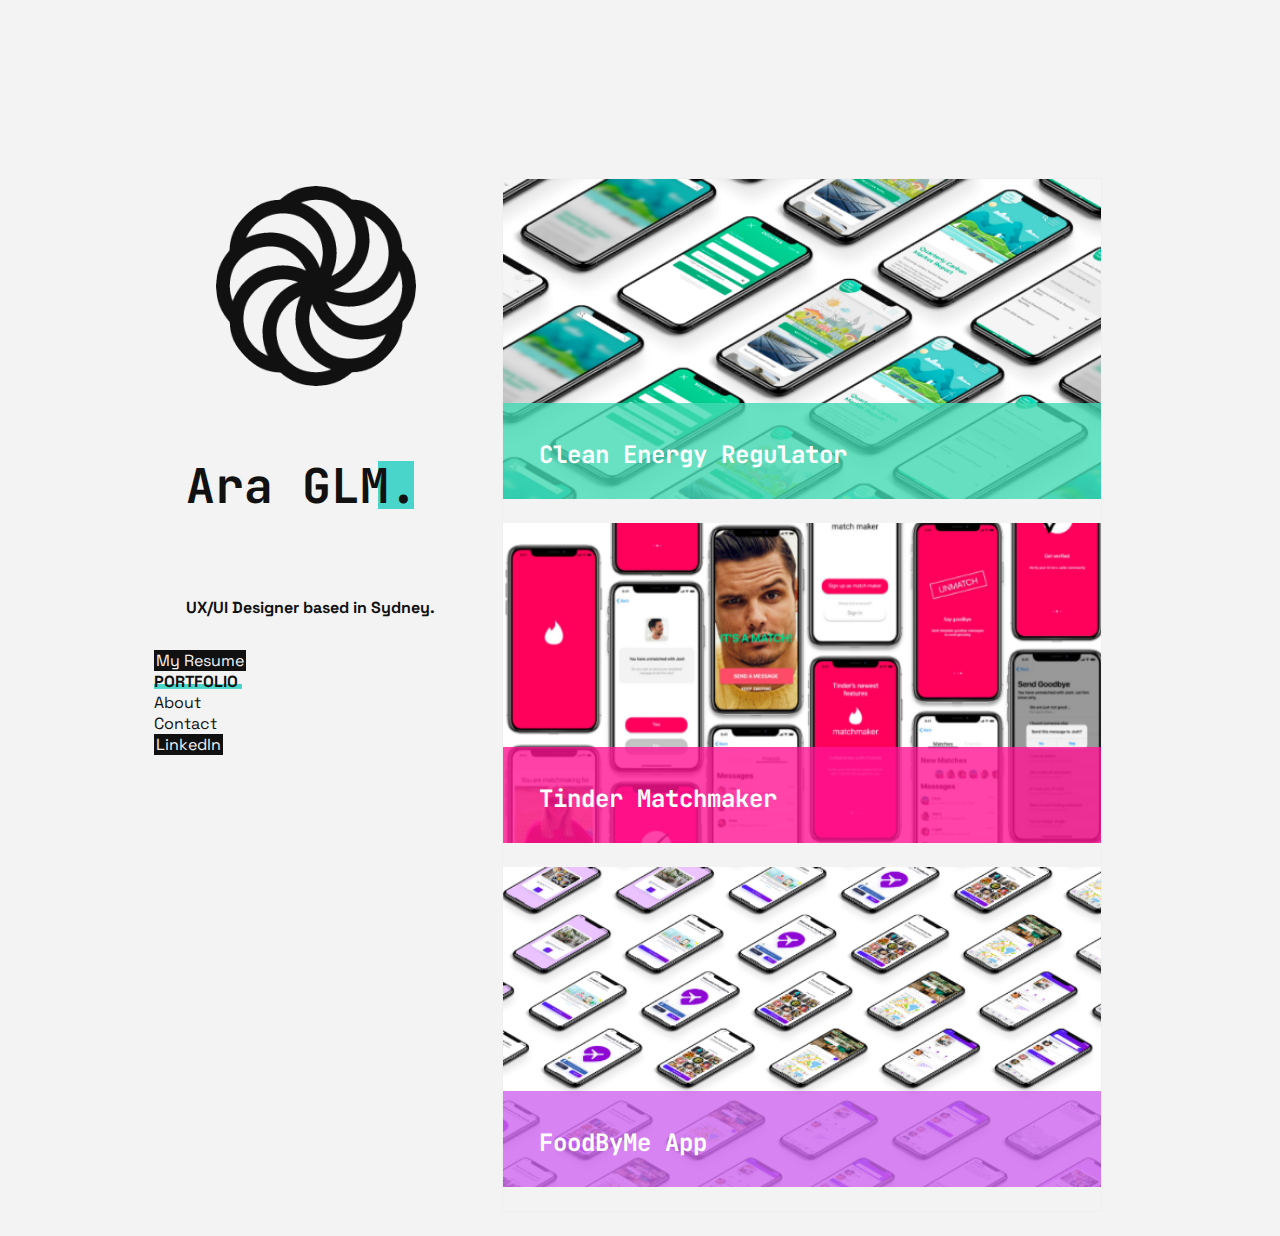
==== index.html @ b7a3637e "update" ====
<!DOCTYPE html>
<html lang="en">

<head>
    <meta charset="UTF-8">
    <meta name="viewport" content="width=device-width, initial-scale=1.0">
    <title>User Experience Design Portfolio of Ara Giulambarian</title>
    <link rel="preconnect" href="https://fonts.gstatic.com"> 
    <link href="https://fonts.googleapis.com/css2?family=JetBrains+Mono&display=swap" rel="stylesheet">
    <link rel="preconnect" href="https://fonts.gstatic.com"> 
    <link href="https://fonts.googleapis.com/css2?family=Space+Grotesk&display=swap" rel="stylesheet">
    <link rel="stylesheet" href="CSS/style.css">
    <link rel="stylesheet" href="CSS/animate.min.css">
    <link rel="stylesheet" href="CSS/animate.compat.css">
    <link rel="stylesheet" href="CSS/animate.css">
</head>

<body>

    <header>

    </header>
    
    <main class="grid ln">
        <aside class="ln">
            <div class="logo ln">
                <div class="wow fadeInDown">
                    <a href="index.html">
                <img class="logo-placeholder" src="images/logo.png" alt=logo>
                    </a>
                </div>
            </div>
            <div class="title ln">
                <h1>Ara GLM.</h1><div class="box"></div>
                <h6>UX/UI Designer based in Sydney.</h6> 
            </div>
            <nav class="ln">
                <a href="CV/Ara_Resume_UXUI.pdf" target="_blank">
                    <button class="button1">My Resume</button>
                </a>
                <a href="index.html">
                    <li class="highlight1">Portfolio</li>
                </a>
                <a href="about.html">
                    <li>About</li>
                </a>
                <a href="contact.html">
                    <li>Contact</li>
                </a>
                <a href=http://linkedin.com/in/aragiulambarian target="_blank">
                    <button class="button1">LinkedIn</button>
                </a>
            </nav>
        </aside>
        <div class="tiles ln">
            <div class="wow fadeInRight" data-wow-duration="0.5s">
                <a href="cer.html">
            <div class="tile ln">
                <div class="tile-banner1">
                    <h3>Clean Energy Regulator</h3>
                </div>
            </div>
        </a>
            </div>
            <div class="wow fadeInRight" data-wow-duration="0.5s">
                <a href="tm.html">
            <div class="tile2 ln">
                <div class="tile-banner2">
                    <h3>Tinder Matchmaker</h3>
                </div>
            </div>
            </a>
            </div>
            <div class="wow fadeInRight" data-wow-duration="0.5s">
                <a href="fbm.html">
            <div class="tile3 ln">
                <div class="tile-banner3">
                    <h3>FoodByMe App</h3>
                </div>
            </div>
            </a>
            </div>

        </div>
    </main>

<script src="https://cdnjs.cloudflare.com/ajax/libs/wow/1.1.2/wow.min.js" integrity="sha512-Eak/29OTpb36LLo2r47IpVzPBLXnAMPAVypbSZiZ4Qkf8p/7S/XRG5xp7OKWPPYfJT6metI+IORkR5G8F900+g==" crossorigin="anonymous"></script>
<script src="https://code.jquery.com/jquery-3.5.1.min.js"   integrity="sha256-9/aliU8dGd2tb6OSsuzixeV4y/faTqgFtohetphbbj0="   crossorigin="anonymous"></script>
<script src="JS/wow.min.js"></script>
<script src="JS/index.js"></script>
<script src="JS/wow.js"></script>

<script>
new WOW().init();
</script>
</body>

</html>
---- CSS/style.css ----
* {
    margin: 0;
    padding: 0;
    box-sizing: border-box;
    scroll-behavior: smooth;
}

h1 {
    color: #111111;
    font-size: 48px;
    font-family: 'JetBrains Mono', monospace;
    font-weight: medium;
    padding: 16px;
    white-space: nowrap;
    }
    
    p {
        color: #111111;
        font-family: 'Space Grotesk', sans-serif;
        font-size: 16px;
        margin: 0;
        letter-spacing: 0.1em;
        line-height: 1.6;
        margin-bottom: 16px;
        display: inline-block;
        }
    
    h4 {color: #f3f3f3;
        font-size: 24px;
        font-family: 'JetBrains Mono', monospace;
        font-weight:bold;
        padding: 4px;
        white-space: nowrap;
        background-blend-mode: multiply;
        }

    h3 {
        font-size: 24px;
        font-family: 'JetBrains Mono', monospace;
        font-weight:bold;
        padding: 4px;
        white-space: nowrap;
        background-blend-mode: multiply;
        position: relative;
        
    }
    
    h5 {color: #f3f3f3;
        font-family: 'Space Grotesk', sans-serif;
        font-size: 16px;
        padding: 4px;
        font-weight:normal;
        }
    
    h6 {color: #111111;
        font-family: 'Space Grotesk', sans-serif;
        font-size: 16px;
        margin: 0;
        padding: 16px;
        }
label {
    color: #111111;
    font-size: 16px;
    font-family: 'JetBrains Mono', monospace;
    font-weight: normal;
    white-space: nowrap;
    }



html,
body {
    width: 100%;
    height: 100%;
}

body {
    padding: 12%;
    background-color: #F3F3F3;
}

.grid {
    display: grid;
    grid-template-columns: repeat(12, 1fr);
}

aside {
    grid-column: span 4;
}

ul,
ol,
li {
    list-style: none;
}

.logo {
    width: 100%;
    display: flex;
    justify-content: center;
    align-items: center;
}

.logo-placeholder {
    border-radius: 50%;
    width: 200px;
    height: 200px;
    margin: 2rem;
}

.title {
    width: 100%;
    padding: 1rem;
}

.tiles {
    grid-column: 5 / 13;
    margin: 1.5rem;
    border: 1px solid #efefef;
}
.tiles-text {
    grid-column: 5 / 13;
    margin: 1.5rem;
    border: 1px solid #efefef;
}

@media only screen and (max-width: 720px) {
    .grid {
        grid-template-columns: repeat(4, 1fr);
    }
    .aside,
    .tiles {
        grid-column: span 4;
        margin: 0;
    }
    .tile-casestudy {
        max-width: 50%;
    }
}

.tile {
    width: 100%;
    height: 320px;
    margin-bottom: 1.5rem;
    display: flex;
    align-items: flex-end;
    background: url("../images/cs1.png") no-repeat center;
    background-size: 100% auto;
    position: relative;
}
.tile2 {
    width: 100%;
    height: 320px;
    margin-bottom: 1.5rem;
    display: flex;
    align-items: flex-end;
    background: url("../images/cs2.png") no-repeat center;
    background-size: 100% auto;
}
.tile3 {
    width: 100%;
    height: 320px;
    margin-bottom: 1.5rem;
    display: flex;
    align-items: flex-end;
    background: url("../images/cs3.png") no-repeat center;
    background-size: 100% auto;
}

.box {
    background-color: #4AD5CA;
    width: 36px;
    height: 48px;
    position: relative;
    z-index: -2;
    left: 208px;
    bottom: 72px;
}

.tile-banner1 {
    width: 100%;
    height: 6rem;
    padding: 2rem;
    color: white;
    background-color: rgba(65, 217, 177, 0.8);
}
.tile-banner2 {
    width: 100%;
    height: 6rem;
    padding: 2rem;
    color: white;
    background-color:rgba(255, 20, 147, 0.8);
}
.tile-banner3 {
    width: 100%;
    height: 6rem;
    padding: 2rem;
    color: white;
    background-color:rgba(205, 100, 237, 0.8);
}
.tile-img {
    display: flex;
    max-height:500px;
    max-width: 500px;
    padding: 24px;
    justify-content: center;
    margin: 0 auto !important;
}
.tile-title {
    display: flex;
    padding: 24px;
}
.tile-casestudy {
    display: flex;
    justify-content: center;
    max-width:553px;
}

.button1 {
    background-color: #111111;
    color: #f3f3f3;
    border: none;
    cursor: pointer;
    text-align: center;
    font-family: 'Space Grotesk', sans-serif;
    font-size: 16px;
    padding-left:2px;
    padding-right:2px;
    }

.button2 {
    background-color: #111111;
    color: #f3f3f3;
    border: none;
    cursor: pointer;
    text-align: center;
    font-family: 'Space Grotesk', sans-serif;
    font-size: 16px;
    padding-left:2px;
    padding-right:2px;
    }

li {
    font-family: 'Space Grotesk', sans-serif;
    font-size: 16px;
    color: #111111;
    border: none;
    cursor: pointer;
    text-align: left;
}

a:link {
    color:#111111;
    background-color: transparent;
    text-decoration: none;
    }

    a:visited {
    color:#111111;
    background-color: transparent;
    text-decoration: none;
    }

    a:hover {
    color: #111111;
    text-decoration: none;
    background-color: transparent;
    }

    a:active {
    color: #111111;
    background-color: transparent;
    text-decoration: none;
    }

    .contact {
        grid-column: 5 / 13;
        width: 60%;
        margin: 0 auto;
        padding: 50px 0;
        z-index: 99;
        box-sizing: border-box;
        flex-direction: column;
    }
    .contact-info {
        grid-column: 5 / 13;
        display: flex;
        justify-content: center;
        margin: 50px 0;
    }
    .contact-info .textField {
        grid-column: 5 / 13;
        width: 100%; 
        height: 50px;
        border: 1px solid #111111;
        box-sizing: border-box;
        background-color: transparent;
        padding: 15px 15px;
        margin-bottom: 15px;
        font-family: 'JetBrains Mono', monospace;
        color: #111111; 
        font-size: 16px;
    }
    .contact-info .messageField {
        grid-column: 5 / 13;
        height: 200px;
    }
    .contact-info .submitButton {
        grid-column: 5 / 13;
        background-color: #111111;
        color: white;
        height: 48px;
        font-weight: medium;
        font-size: 16px;
        cursor: pointer;
        text-transform: uppercase;
    }

    .textField {
        resize: vertical;
    }

    #status {
        width: 100%;
        max-width: 500px;
        text-align: center;
        padding: 8px;
        color: #111111;
        font-family: 'JetBrains Mono', monospace;
        margin: 0 auto;
    }
    #status.success {
        background-color:#4AD5CA;
        animation: status 4s ease forwards;
    }
    #status.error {
        background-color:#d5664a;
        color: white;
        font-family: 'JetBrains Mono', monospace;
        animation: status 4s ease forwards;
    }


    @keyframes status {
        0%{
            opacity:1;
            pointer-events: all;
        }
        90%{
            opacity:1;
            pointer-events: all;
        }
        100%{
            opacity:0;
            pointer-events: none;
        }
    }

    #my-form {
        width: 80%;
    }

    .highlight1 {
        background: rgb(255,255,255);
        background: linear-gradient(180deg, rgba(255,255,255,0) 0%, rgba(255,255,255,0) 60%, rgba(74,213,202,1) 63%, rgba(74,213,202,1) 83%, rgba(255,255,255,0) 87%);
        width: 88px;
        text-transform: uppercase;
        font-weight: bold;
    }
    .highlight2 {
        background: rgb(255,255,255);
        background: linear-gradient(180deg, rgba(255,255,255,0) 0%, rgba(255,255,255,0) 60%, rgba(74,213,202,1) 63%, rgba(74,213,202,1) 83%, rgba(255,255,255,0) 87%);
        width: 54px;
        text-transform: uppercase;
        font-weight: bold;
    }
    .highlight3 {
        background: rgb(255,255,255);
        background: linear-gradient(180deg, rgba(255,255,255,0) 0%, rgba(255,255,255,0) 60%, rgba(74,213,202,1) 63%, rgba(74,213,202,1) 83%, rgba(255,255,255,0) 87%);
        width: 74px;
        text-transform: uppercase;
        font-weight: bold;
    }
    .highlight4 {
        background: rgb(255,255,255);
        background: linear-gradient(180deg, rgba(255,255,255,0) 0%, rgba(255,255,255,0) 60%, rgba(74,213,202,1) 63%, rgba(74,213,202,1) 83%, rgba(255,255,255,0) 87%);
    }
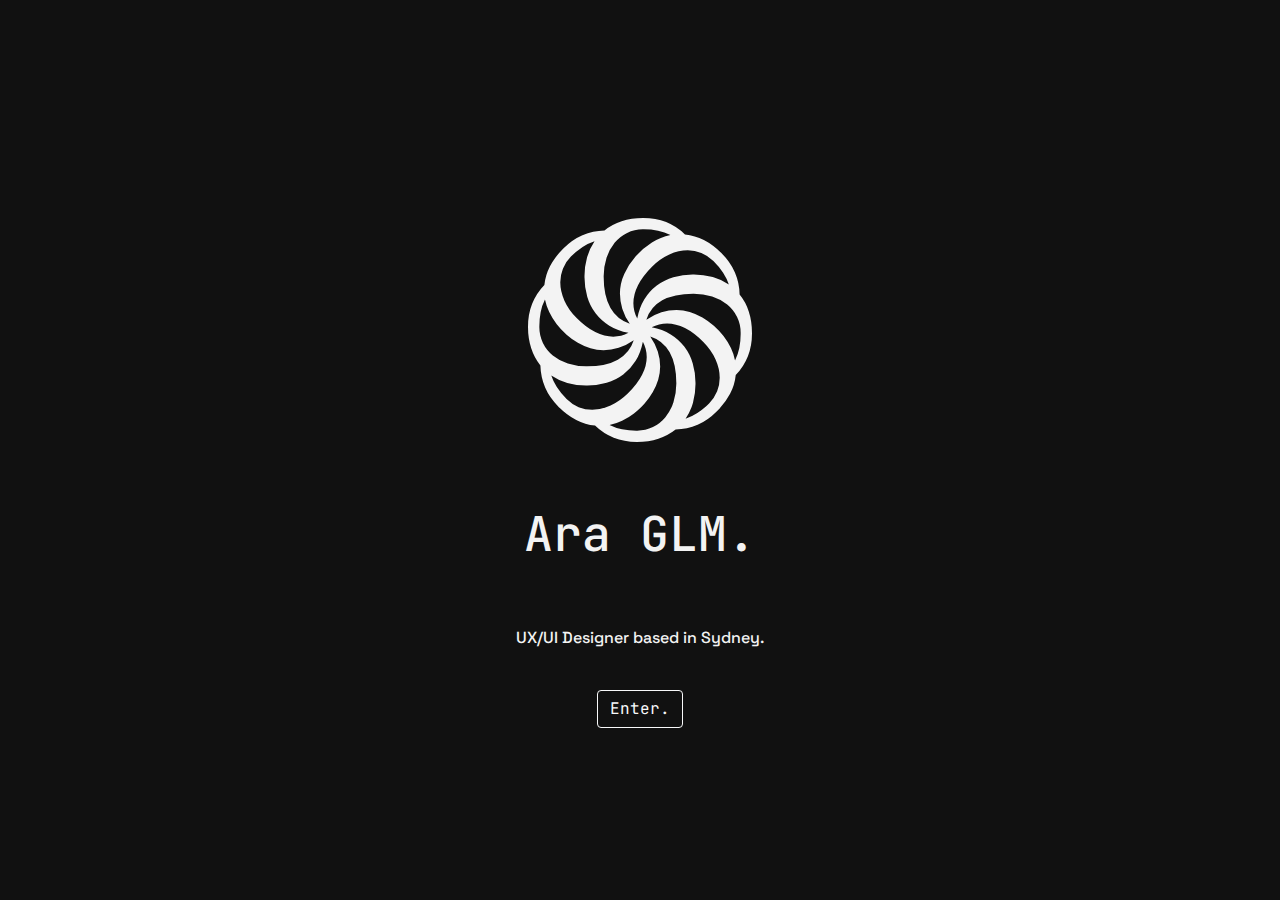
==== commit e2a212ff: "update" ====
--- a/index.html
+++ b/index.html
@@ -10,86 +10,33 @@
     <link rel="preconnect" href="https://fonts.gstatic.com"> 
     <link href="https://fonts.googleapis.com/css2?family=Space+Grotesk&display=swap" rel="stylesheet">
     <link rel="stylesheet" href="CSS/style.css">
+    <link rel="stylesheet" href="https://stackpath.bootstrapcdn.com/bootstrap/4.3.1/css/bootstrap.min.css" integrity="sha384-ggOyR0iXCbMQv3Xipma34MD+dH/1fQ784/j6cY/iJTQUOhcWr7x9JvoRxT2MZw1T" crossorigin="anonymous">
+    <link rel="stylesheet" href="CSS/style.css">
     <link rel="stylesheet" href="CSS/animate.min.css">
     <link rel="stylesheet" href="CSS/animate.compat.css">
     <link rel="stylesheet" href="CSS/animate.css">
 </head>
 
-<body>
+<body class="intro-page">
+<div class="wow fadeInLeft" data-wow-duration="0.5s" data-wow-delay="1.s">
+<div class="jumbotron text-center">
+    <div class="intro">
+        <img src="images/icon.svg" alt="eternity logo">
+        <div class="title ln">
+            <h1>Ara GLM.</h1>
+            <h6>UX/UI Designer based in Sydney.</h6> 
+            <a href="portfolio.html">
+        <button type="button" class="btn btn-outline-light">Enter.</button>
+            </a>
+</div>
+</div>
 
-    <header>
-
-    </header>
-    
-    <main class="grid ln">
-        <aside class="ln">
-            <div class="logo ln">
-                <div class="wow fadeInDown">
-                    <a href="index.html">
-                <img class="logo-placeholder" src="images/logo.png" alt=logo>
-                    </a>
-                </div>
-            </div>
-            <div class="title ln">
-                <h1>Ara GLM.</h1><div class="box"></div>
-                <h6>UX/UI Designer based in Sydney.</h6> 
-            </div>
-            <nav class="ln">
-                <a href="CV/Ara_Resume_UXUI.pdf" target="_blank">
-                    <button class="button1">My Resume</button>
-                </a>
-                <a href="index.html">
-                    <li class="highlight1">Portfolio</li>
-                </a>
-                <a href="about.html">
-                    <li>About</li>
-                </a>
-                <a href="contact.html">
-                    <li>Contact</li>
-                </a>
-                <a href=http://linkedin.com/in/aragiulambarian target="_blank">
-                    <button class="button1">LinkedIn</button>
-                </a>
-            </nav>
-        </aside>
-        <div class="tiles ln">
-            <div class="wow fadeInRight" data-wow-duration="0.5s">
-                <a href="cer.html">
-            <div class="tile ln">
-                <div class="tile-banner1">
-                    <h3>Clean Energy Regulator</h3>
-                </div>
-            </div>
-        </a>
-            </div>
-            <div class="wow fadeInRight" data-wow-duration="0.5s">
-                <a href="tm.html">
-            <div class="tile2 ln">
-                <div class="tile-banner2">
-                    <h3>Tinder Matchmaker</h3>
-                </div>
-            </div>
-            </a>
-            </div>
-            <div class="wow fadeInRight" data-wow-duration="0.5s">
-                <a href="fbm.html">
-            <div class="tile3 ln">
-                <div class="tile-banner3">
-                    <h3>FoodByMe App</h3>
-                </div>
-            </div>
-            </a>
-            </div>
-
-        </div>
-    </main>
-
-<script src="https://cdnjs.cloudflare.com/ajax/libs/wow/1.1.2/wow.min.js" integrity="sha512-Eak/29OTpb36LLo2r47IpVzPBLXnAMPAVypbSZiZ4Qkf8p/7S/XRG5xp7OKWPPYfJT6metI+IORkR5G8F900+g==" crossorigin="anonymous"></script>
-<script src="https://code.jquery.com/jquery-3.5.1.min.js"   integrity="sha256-9/aliU8dGd2tb6OSsuzixeV4y/faTqgFtohetphbbj0="   crossorigin="anonymous"></script>
+<script src="https://code.jquery.com/jquery-3.3.1.slim.min.js" integrity="sha384-q8i/X+965DzO0rT7abK41JStQIAqVgRVzpbzo5smXKp4YfRvH+8abtTE1Pi6jizo" crossorigin="anonymous"></script>
+<script src="https://cdnjs.cloudflare.com/ajax/libs/popper.js/1.14.7/umd/popper.min.js" integrity="sha384-UO2eT0CpHqdSJQ6hJty5KVphtPhzWj9WO1clHTMGa3JDZwrnQq4sF86dIHNDz0W1" crossorigin="anonymous"></script>
+<script src="https://stackpath.bootstrapcdn.com/bootstrap/4.3.1/js/bootstrap.min.js" integrity="sha384-JjSmVgyd0p3pXB1rRibZUAYoIIy6OrQ6VrjIEaFf/nJGzIxFDsf4x0xIM+B07jRM" crossorigin="anonymous"></script>
 <script src="JS/wow.min.js"></script>
 <script src="JS/index.js"></script>
 <script src="JS/wow.js"></script>
-
 <script>
 new WOW().init();
 </script>
--- a/CSS/style.css
+++ b/CSS/style.css
@@ -3,6 +3,39 @@
     padding: 0;
     box-sizing: border-box;
     scroll-behavior: smooth;
+    font-family: 'JetBrains Mono', monospace;
+}
+.jumbotron {
+    background-image: url(../images/background.png);
+    height: 100%;
+    background-size: cover;
+    background-position: center;
+    border-radius: 0 !important;
+    background-color: #111111;
+    position: fixed;
+    width: 100%;
+    left: 0px;
+    margin-left: 0;
+}
+.jumbotron h1 {
+    color: #f3f3f3;
+    margin: 24px 0;
+    line-height: 1.5;
+}
+.jumbotron h6 {
+    color: #f3f3f3;
+    margin: 24px 0;
+    line-height: 1.5;
+}
+
+.intro {
+    padding-top: 0;
+}
+.intro img {
+    width: 224px;
+}
+.intro-page {
+    background-color:#111111;
 }
 
 h1 {
@@ -116,12 +149,10 @@
 .tiles {
     grid-column: 5 / 13;
     margin: 1.5rem;
-    border: 1px solid #efefef;
 }
 .tiles-text {
     grid-column: 5 / 13;
     margin: 1.5rem;
-    border: 1px solid #efefef;
 }
 
 @media only screen and (max-width: 720px) {
@@ -135,6 +166,9 @@
     }
     .tile-casestudy {
         max-width: 50%;
+    }
+    .navbar {
+        background-color: rgba (255, 255, 255, .8)
     }
 }
 
@@ -200,11 +234,11 @@
 }
 .tile-img {
     display: flex;
-    max-height:500px;
-    max-width: 500px;
+    max-height:450px;
     padding: 24px;
     justify-content: center;
     margin: 0 auto !important;
+    object-fit:scale-down;
 }
 .tile-title {
     display: flex;
--- a/CSS/style.css
+++ b/CSS/style.css
@@ -3,6 +3,39 @@
     padding: 0;
     box-sizing: border-box;
     scroll-behavior: smooth;
+    font-family: 'JetBrains Mono', monospace;
+}
+.jumbotron {
+    background-image: url(../images/background.png);
+    height: 100%;
+    background-size: cover;
+    background-position: center;
+    border-radius: 0 !important;
+    background-color: #111111;
+    position: fixed;
+    width: 100%;
+    left: 0px;
+    margin-left: 0;
+}
+.jumbotron h1 {
+    color: #f3f3f3;
+    margin: 24px 0;
+    line-height: 1.5;
+}
+.jumbotron h6 {
+    color: #f3f3f3;
+    margin: 24px 0;
+    line-height: 1.5;
+}
+
+.intro {
+    padding-top: 0;
+}
+.intro img {
+    width: 224px;
+}
+.intro-page {
+    background-color:#111111;
 }
 
 h1 {
@@ -116,12 +149,10 @@
 .tiles {
     grid-column: 5 / 13;
     margin: 1.5rem;
-    border: 1px solid #efefef;
 }
 .tiles-text {
     grid-column: 5 / 13;
     margin: 1.5rem;
-    border: 1px solid #efefef;
 }
 
 @media only screen and (max-width: 720px) {
@@ -135,6 +166,9 @@
     }
     .tile-casestudy {
         max-width: 50%;
+    }
+    .navbar {
+        background-color: rgba (255, 255, 255, .8)
     }
 }
 
@@ -200,11 +234,11 @@
 }
 .tile-img {
     display: flex;
-    max-height:500px;
-    max-width: 500px;
+    max-height:450px;
     padding: 24px;
     justify-content: center;
     margin: 0 auto !important;
+    object-fit:scale-down;
 }
 .tile-title {
     display: flex;
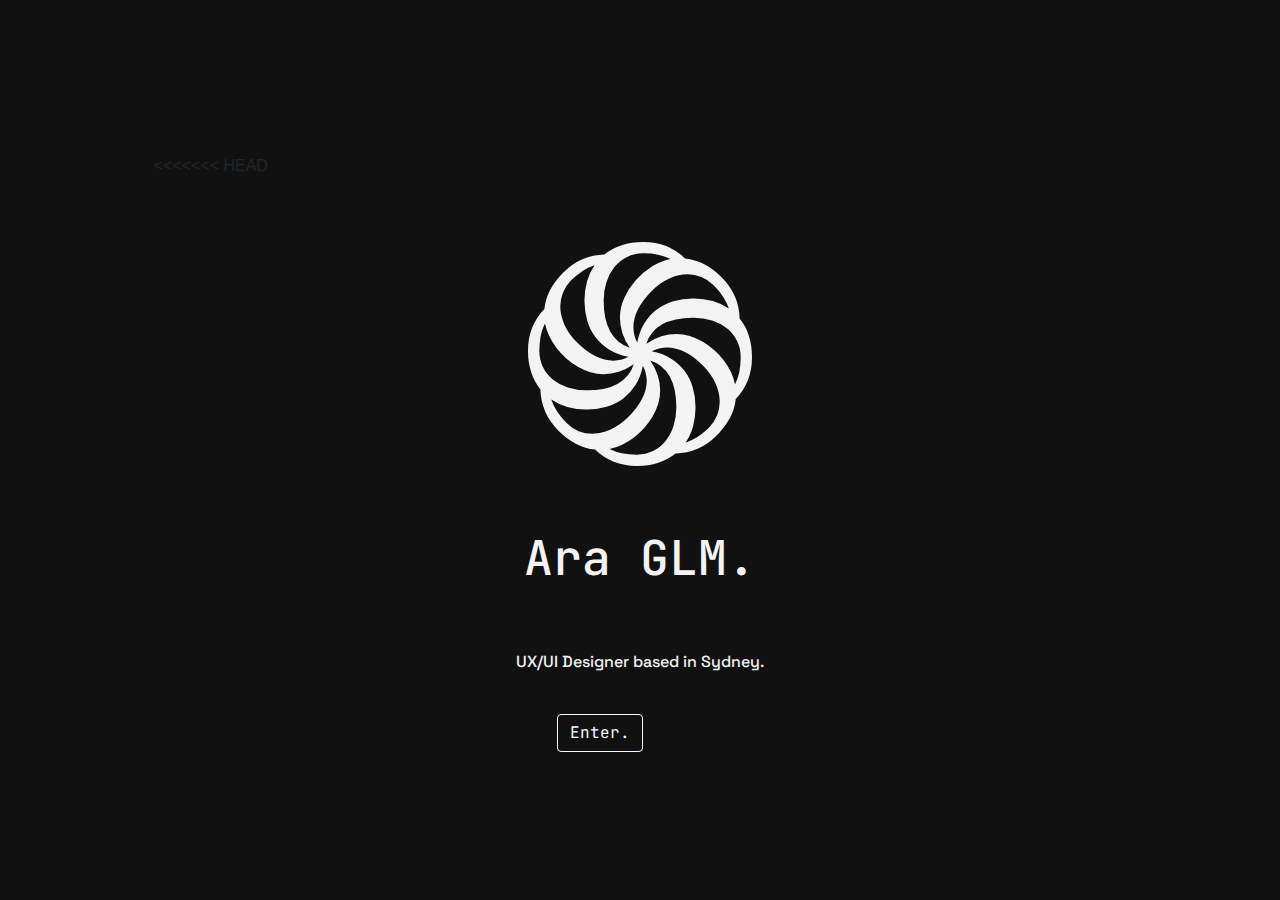
==== commit ed542529: "update" ====
--- a/index.html
+++ b/index.html
@@ -15,8 +15,19 @@
     <link rel="stylesheet" href="CSS/animate.min.css">
     <link rel="stylesheet" href="CSS/animate.compat.css">
     <link rel="stylesheet" href="CSS/animate.css">
+
+    <!-- Global site tag (gtag.js) - Google Analytics -->
+<script async src="https://www.googletagmanager.com/gtag/js?id=G-1H3R2Z3089"></script>
+<script>
+  window.dataLayer = window.dataLayer || [];
+  function gtag(){dataLayer.push(arguments);}
+  gtag('js', new Date());
+
+  gtag('config', 'G-1H3R2Z3089');
+</script>
 </head>
 
+<<<<<<< HEAD
 <body class="intro-page">
 <div class="wow fadeInLeft" data-wow-duration="0.5s" data-wow-delay="1.s">
 <div class="jumbotron text-center">
@@ -27,6 +38,71 @@
             <h6>UX/UI Designer based in Sydney.</h6> 
             <a href="portfolio.html">
         <button type="button" class="btn btn-outline-light">Enter.</button>
+=======
+<body>
+
+    <header>
+
+    </header>
+    
+    <main class="grid ln">
+        <aside class="ln">
+            <div class="logo ln">
+                <div class="wow fadeInDown">
+                    <a href="index.html">
+                <img class="logo-placeholder" src="images/logo.png" alt=logo>
+                    </a>
+                </div>
+            </div>
+            <div class="title ln">
+                <h1>Ara GLM.</h1><div class="box"></div>
+                <h6>UX/UI Designer based in Sydney.</h6> 
+            </div>
+            <nav class="ln">
+                <a href="CV/Ara_Resume_UXUI.pdf" target="_blank">
+                    <button class="button1">My Resume</button>
+                </a>
+                <a href="index.html">
+                    <li class="highlight1">Portfolio</li>
+                </a>
+                <a href="about.html">
+                    <li>About</li>
+                </a>
+                <a href="contact.html">
+                    <li>Contact</li>
+                </a>
+                <a href=http://linkedin.com/in/aragiulambarian target="_blank">
+                    <button class="button1">LinkedIn</button>
+                </a>
+            </nav>
+        </aside>
+        <div class="tiles ln">
+            <div class="wow fadeInRight" data-wow-duration="0.5s">
+                <a href="cer.html">
+            <div class="tile ln">
+                <div class="tile-banner1">
+                    <h3>Clean Energy Regulator</h3>
+                </div>
+            </div>
+        </a>
+            </div>
+            <div class="wow fadeInRight" data-wow-duration="0.5s">
+                <a href="tm.html">
+            <div class="tile2 ln">
+                <div class="tile-banner2">
+                    <h3>Tinder Matchmaker</h3>
+                </div>
+            </div>
+            </a>
+            </div>
+            <div class="wow fadeInRight" data-wow-duration="0.5s">
+                <a href="fbm.html">
+            <div class="tile3 ln">
+                <div class="tile-banner3">
+                    <h3>FoodByMe App</h3>
+                </div>
+            </div>
+>>>>>>> 1e619541db2a0410560914f9cfae0dfc45dba514
             </a>
 </div>
 </div>
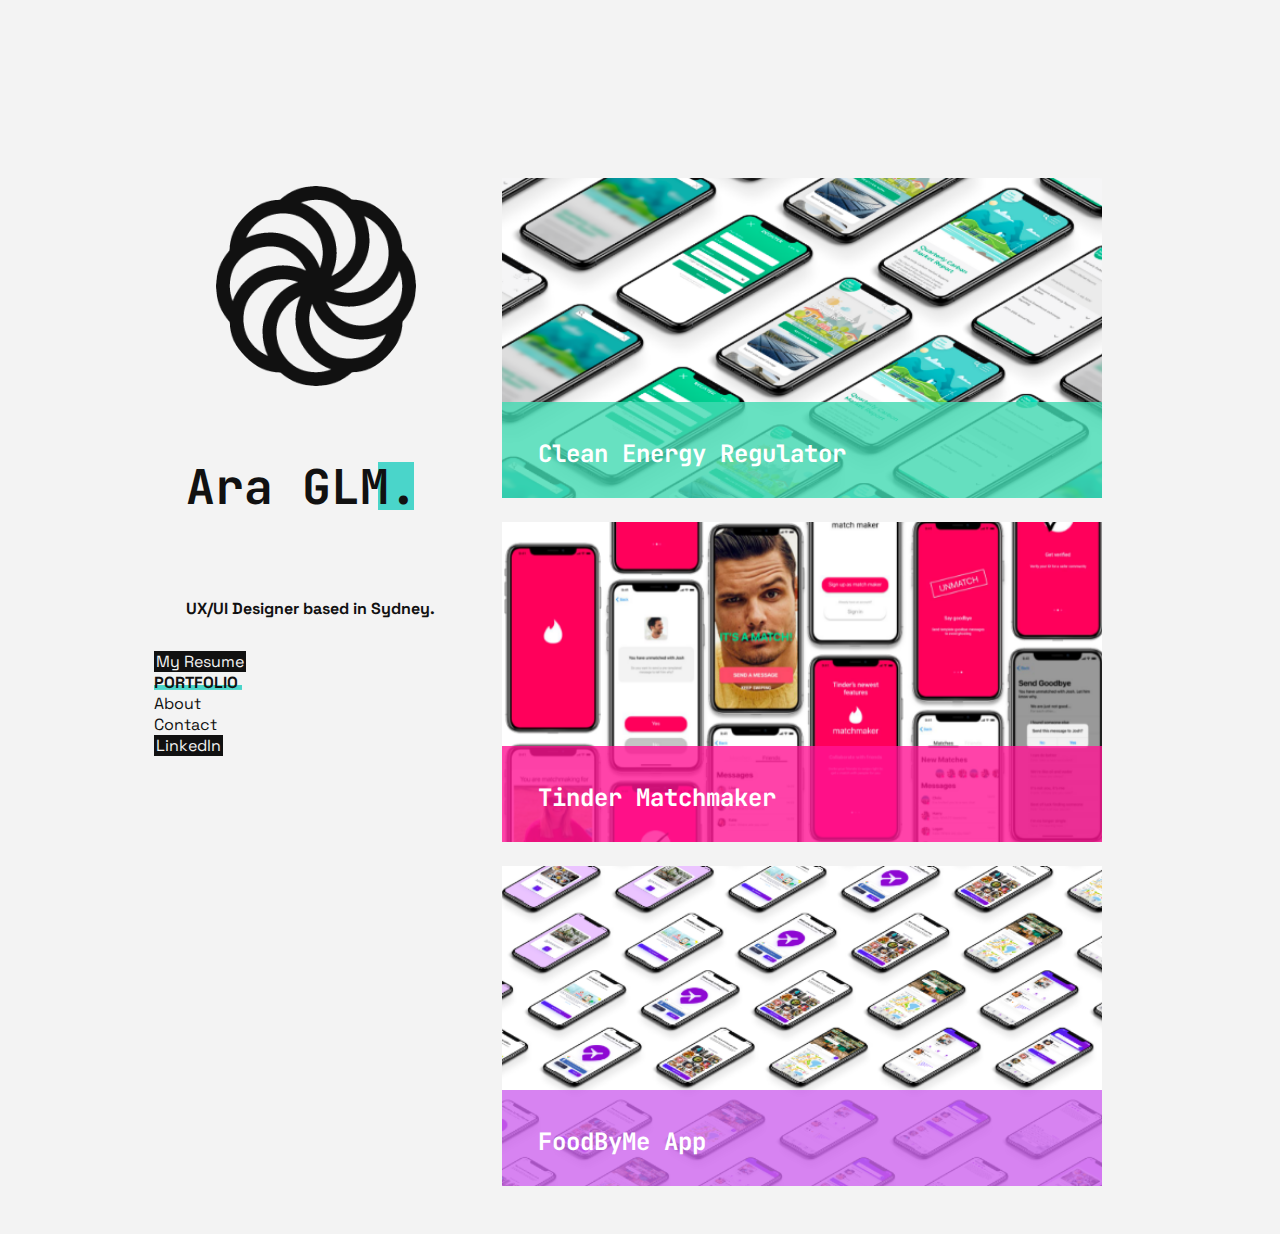
==== commit a6452ea5: "update" ====
--- a/index.html
+++ b/index.html
@@ -9,8 +9,6 @@
     <link href="https://fonts.googleapis.com/css2?family=JetBrains+Mono&display=swap" rel="stylesheet">
     <link rel="preconnect" href="https://fonts.gstatic.com"> 
     <link href="https://fonts.googleapis.com/css2?family=Space+Grotesk&display=swap" rel="stylesheet">
-    <link rel="stylesheet" href="CSS/style.css">
-    <link rel="stylesheet" href="https://stackpath.bootstrapcdn.com/bootstrap/4.3.1/css/bootstrap.min.css" integrity="sha384-ggOyR0iXCbMQv3Xipma34MD+dH/1fQ784/j6cY/iJTQUOhcWr7x9JvoRxT2MZw1T" crossorigin="anonymous">
     <link rel="stylesheet" href="CSS/style.css">
     <link rel="stylesheet" href="CSS/animate.min.css">
     <link rel="stylesheet" href="CSS/animate.compat.css">
@@ -25,20 +23,19 @@
 
   gtag('config', 'G-1H3R2Z3089');
 </script>
+<!-- Hotjar Tracking Code for https://agalexei.github.io/ux_ui_hw_19/ -->
+<script>
+    (function(h,o,t,j,a,r){
+        h.hj=h.hj||function(){(h.hj.q=h.hj.q||[]).push(arguments)};
+        h._hjSettings={hjid:2245723,hjsv:6};
+        a=o.getElementsByTagName('head')[0];
+        r=o.createElement('script');r.async=1;
+        r.src=t+h._hjSettings.hjid+j+h._hjSettings.hjsv;
+        a.appendChild(r);
+    })(window,document,'https://static.hotjar.com/c/hotjar-','.js?sv=');
+</script>
 </head>
 
-<<<<<<< HEAD
-<body class="intro-page">
-<div class="wow fadeInLeft" data-wow-duration="0.5s" data-wow-delay="1.s">
-<div class="jumbotron text-center">
-    <div class="intro">
-        <img src="images/icon.svg" alt="eternity logo">
-        <div class="title ln">
-            <h1>Ara GLM.</h1>
-            <h6>UX/UI Designer based in Sydney.</h6> 
-            <a href="portfolio.html">
-        <button type="button" class="btn btn-outline-light">Enter.</button>
-=======
 <body>
 
     <header>
@@ -102,17 +99,18 @@
                     <h3>FoodByMe App</h3>
                 </div>
             </div>
->>>>>>> 1e619541db2a0410560914f9cfae0dfc45dba514
             </a>
-</div>
-</div>
+            </div>
 
-<script src="https://code.jquery.com/jquery-3.3.1.slim.min.js" integrity="sha384-q8i/X+965DzO0rT7abK41JStQIAqVgRVzpbzo5smXKp4YfRvH+8abtTE1Pi6jizo" crossorigin="anonymous"></script>
-<script src="https://cdnjs.cloudflare.com/ajax/libs/popper.js/1.14.7/umd/popper.min.js" integrity="sha384-UO2eT0CpHqdSJQ6hJty5KVphtPhzWj9WO1clHTMGa3JDZwrnQq4sF86dIHNDz0W1" crossorigin="anonymous"></script>
-<script src="https://stackpath.bootstrapcdn.com/bootstrap/4.3.1/js/bootstrap.min.js" integrity="sha384-JjSmVgyd0p3pXB1rRibZUAYoIIy6OrQ6VrjIEaFf/nJGzIxFDsf4x0xIM+B07jRM" crossorigin="anonymous"></script>
+        </div>
+    </main>
+
+<script src="https://cdnjs.cloudflare.com/ajax/libs/wow/1.1.2/wow.min.js" integrity="sha512-Eak/29OTpb36LLo2r47IpVzPBLXnAMPAVypbSZiZ4Qkf8p/7S/XRG5xp7OKWPPYfJT6metI+IORkR5G8F900+g==" crossorigin="anonymous"></script>
+<script src="https://code.jquery.com/jquery-3.5.1.min.js"   integrity="sha256-9/aliU8dGd2tb6OSsuzixeV4y/faTqgFtohetphbbj0="   crossorigin="anonymous"></script>
 <script src="JS/wow.min.js"></script>
 <script src="JS/index.js"></script>
 <script src="JS/wow.js"></script>
+
 <script>
 new WOW().init();
 </script>
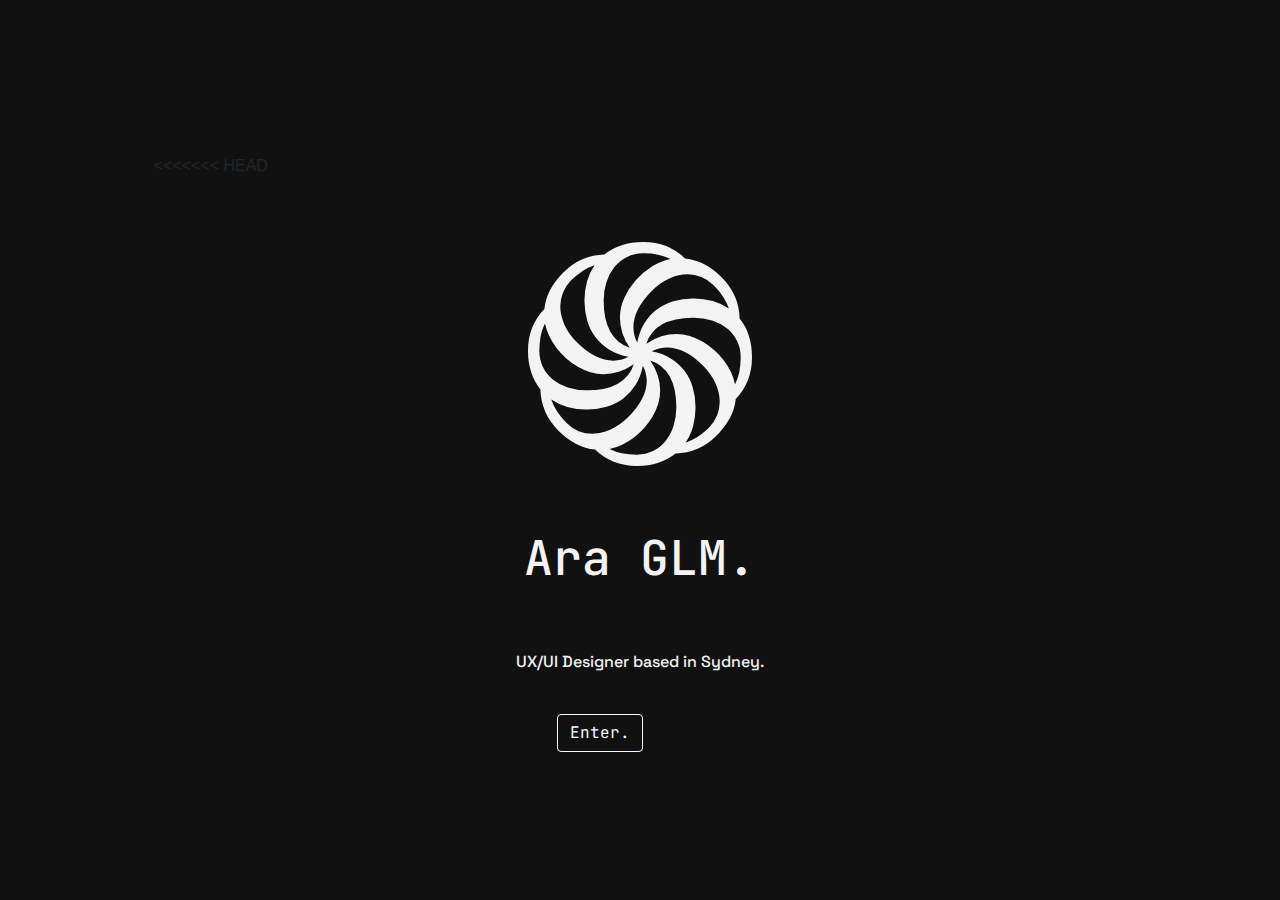
==== commit 6762ed6e: "Merge branch 'main' of https://github.com/agalexei/UX_UI_HW_19 into main" ====
--- a/index.html
+++ b/index.html
@@ -9,6 +9,8 @@
     <link href="https://fonts.googleapis.com/css2?family=JetBrains+Mono&display=swap" rel="stylesheet">
     <link rel="preconnect" href="https://fonts.gstatic.com"> 
     <link href="https://fonts.googleapis.com/css2?family=Space+Grotesk&display=swap" rel="stylesheet">
+    <link rel="stylesheet" href="CSS/style.css">
+    <link rel="stylesheet" href="https://stackpath.bootstrapcdn.com/bootstrap/4.3.1/css/bootstrap.min.css" integrity="sha384-ggOyR0iXCbMQv3Xipma34MD+dH/1fQ784/j6cY/iJTQUOhcWr7x9JvoRxT2MZw1T" crossorigin="anonymous">
     <link rel="stylesheet" href="CSS/style.css">
     <link rel="stylesheet" href="CSS/animate.min.css">
     <link rel="stylesheet" href="CSS/animate.compat.css">
@@ -36,6 +38,18 @@
 </script>
 </head>
 
+<<<<<<< HEAD
+<body class="intro-page">
+<div class="wow fadeInLeft" data-wow-duration="0.5s" data-wow-delay="1.s">
+<div class="jumbotron text-center">
+    <div class="intro">
+        <img src="images/icon.svg" alt="eternity logo">
+        <div class="title ln">
+            <h1>Ara GLM.</h1>
+            <h6>UX/UI Designer based in Sydney.</h6> 
+            <a href="portfolio.html">
+        <button type="button" class="btn btn-outline-light">Enter.</button>
+=======
 <body>
 
     <header>
@@ -99,18 +113,17 @@
                     <h3>FoodByMe App</h3>
                 </div>
             </div>
+>>>>>>> 1e619541db2a0410560914f9cfae0dfc45dba514
             </a>
-            </div>
+</div>
+</div>
 
-        </div>
-    </main>
-
-<script src="https://cdnjs.cloudflare.com/ajax/libs/wow/1.1.2/wow.min.js" integrity="sha512-Eak/29OTpb36LLo2r47IpVzPBLXnAMPAVypbSZiZ4Qkf8p/7S/XRG5xp7OKWPPYfJT6metI+IORkR5G8F900+g==" crossorigin="anonymous"></script>
-<script src="https://code.jquery.com/jquery-3.5.1.min.js"   integrity="sha256-9/aliU8dGd2tb6OSsuzixeV4y/faTqgFtohetphbbj0="   crossorigin="anonymous"></script>
+<script src="https://code.jquery.com/jquery-3.3.1.slim.min.js" integrity="sha384-q8i/X+965DzO0rT7abK41JStQIAqVgRVzpbzo5smXKp4YfRvH+8abtTE1Pi6jizo" crossorigin="anonymous"></script>
+<script src="https://cdnjs.cloudflare.com/ajax/libs/popper.js/1.14.7/umd/popper.min.js" integrity="sha384-UO2eT0CpHqdSJQ6hJty5KVphtPhzWj9WO1clHTMGa3JDZwrnQq4sF86dIHNDz0W1" crossorigin="anonymous"></script>
+<script src="https://stackpath.bootstrapcdn.com/bootstrap/4.3.1/js/bootstrap.min.js" integrity="sha384-JjSmVgyd0p3pXB1rRibZUAYoIIy6OrQ6VrjIEaFf/nJGzIxFDsf4x0xIM+B07jRM" crossorigin="anonymous"></script>
 <script src="JS/wow.min.js"></script>
 <script src="JS/index.js"></script>
 <script src="JS/wow.js"></script>
-
 <script>
 new WOW().init();
 </script>
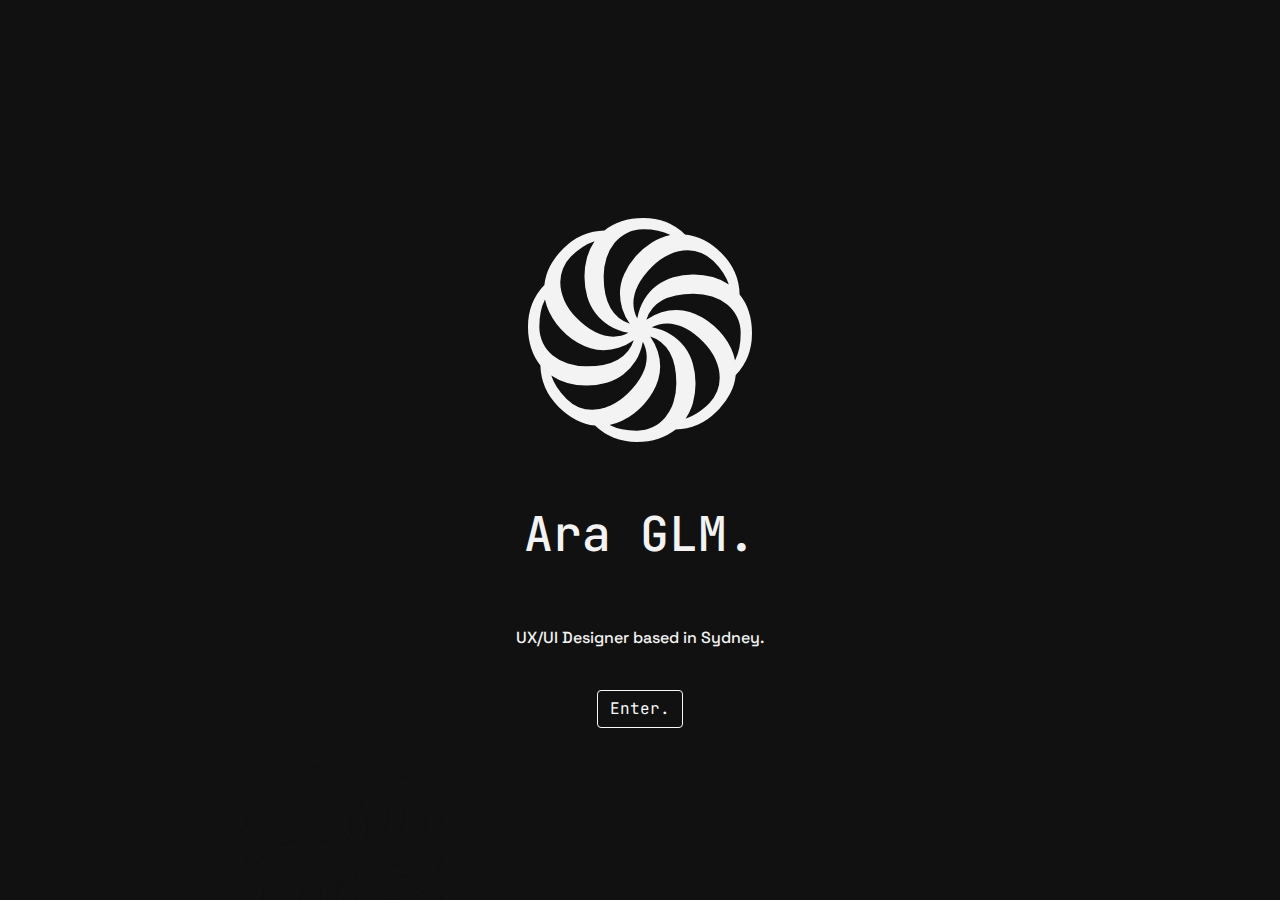
==== commit 7685752f: "update" ====
--- a/index.html
+++ b/index.html
@@ -38,19 +38,16 @@
 </script>
 </head>
 
-<<<<<<< HEAD
 <body class="intro-page">
-<div class="wow fadeInLeft" data-wow-duration="0.5s" data-wow-delay="1.s">
-<div class="jumbotron text-center">
-    <div class="intro">
-        <img src="images/icon.svg" alt="eternity logo">
-        <div class="title ln">
-            <h1>Ara GLM.</h1>
-            <h6>UX/UI Designer based in Sydney.</h6> 
-            <a href="portfolio.html">
-        <button type="button" class="btn btn-outline-light">Enter.</button>
-=======
-<body>
+    <div class="wow fadeInLeft" data-wow-duration="0.5s" data-wow-delay="1.s">
+    <div class="jumbotron text-center">
+        <div class="intro">
+            <img src="images/icon.svg" alt="eternity logo">
+            <div class="title ln">
+                <h1>Ara GLM.</h1>
+                <h6>UX/UI Designer based in Sydney.</h6> 
+                <a href="portfolio.html">
+            <button type="button" class="btn btn-outline-light">Enter.</button>
 
     <header>
 
